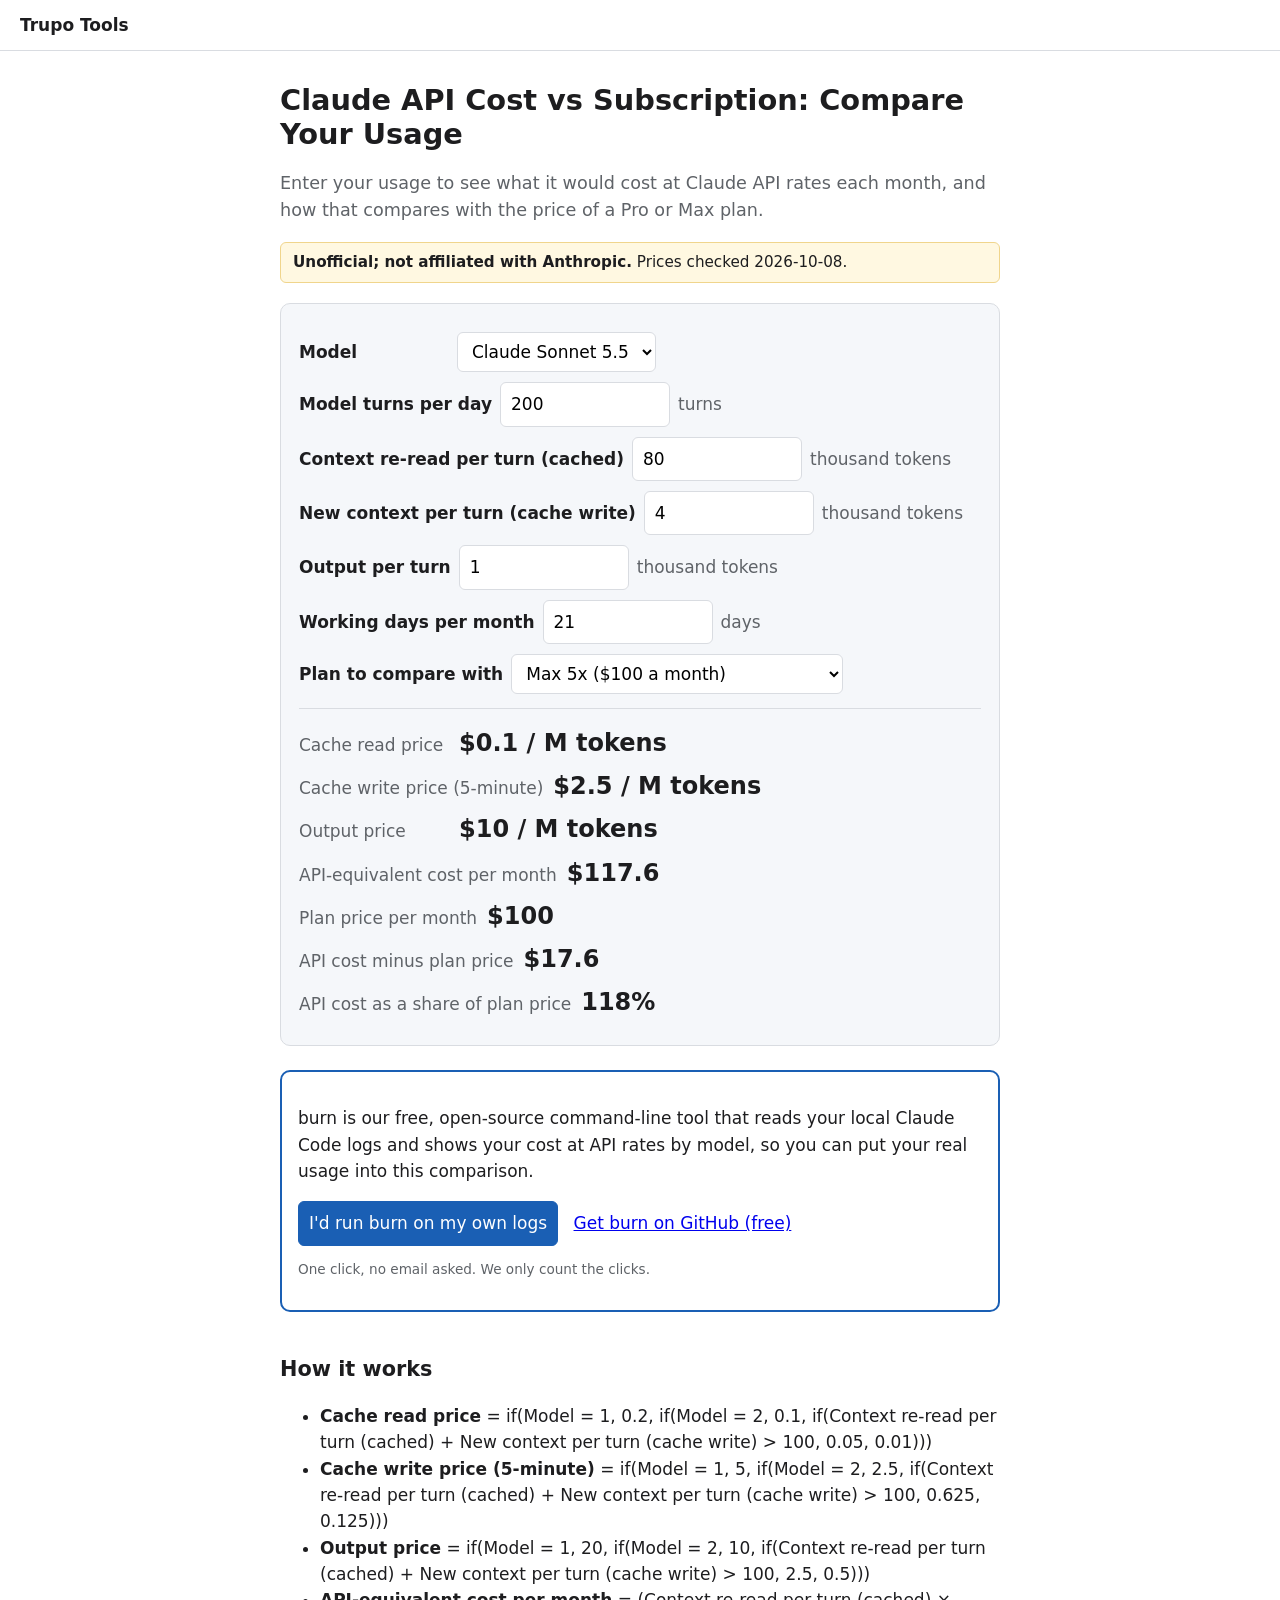
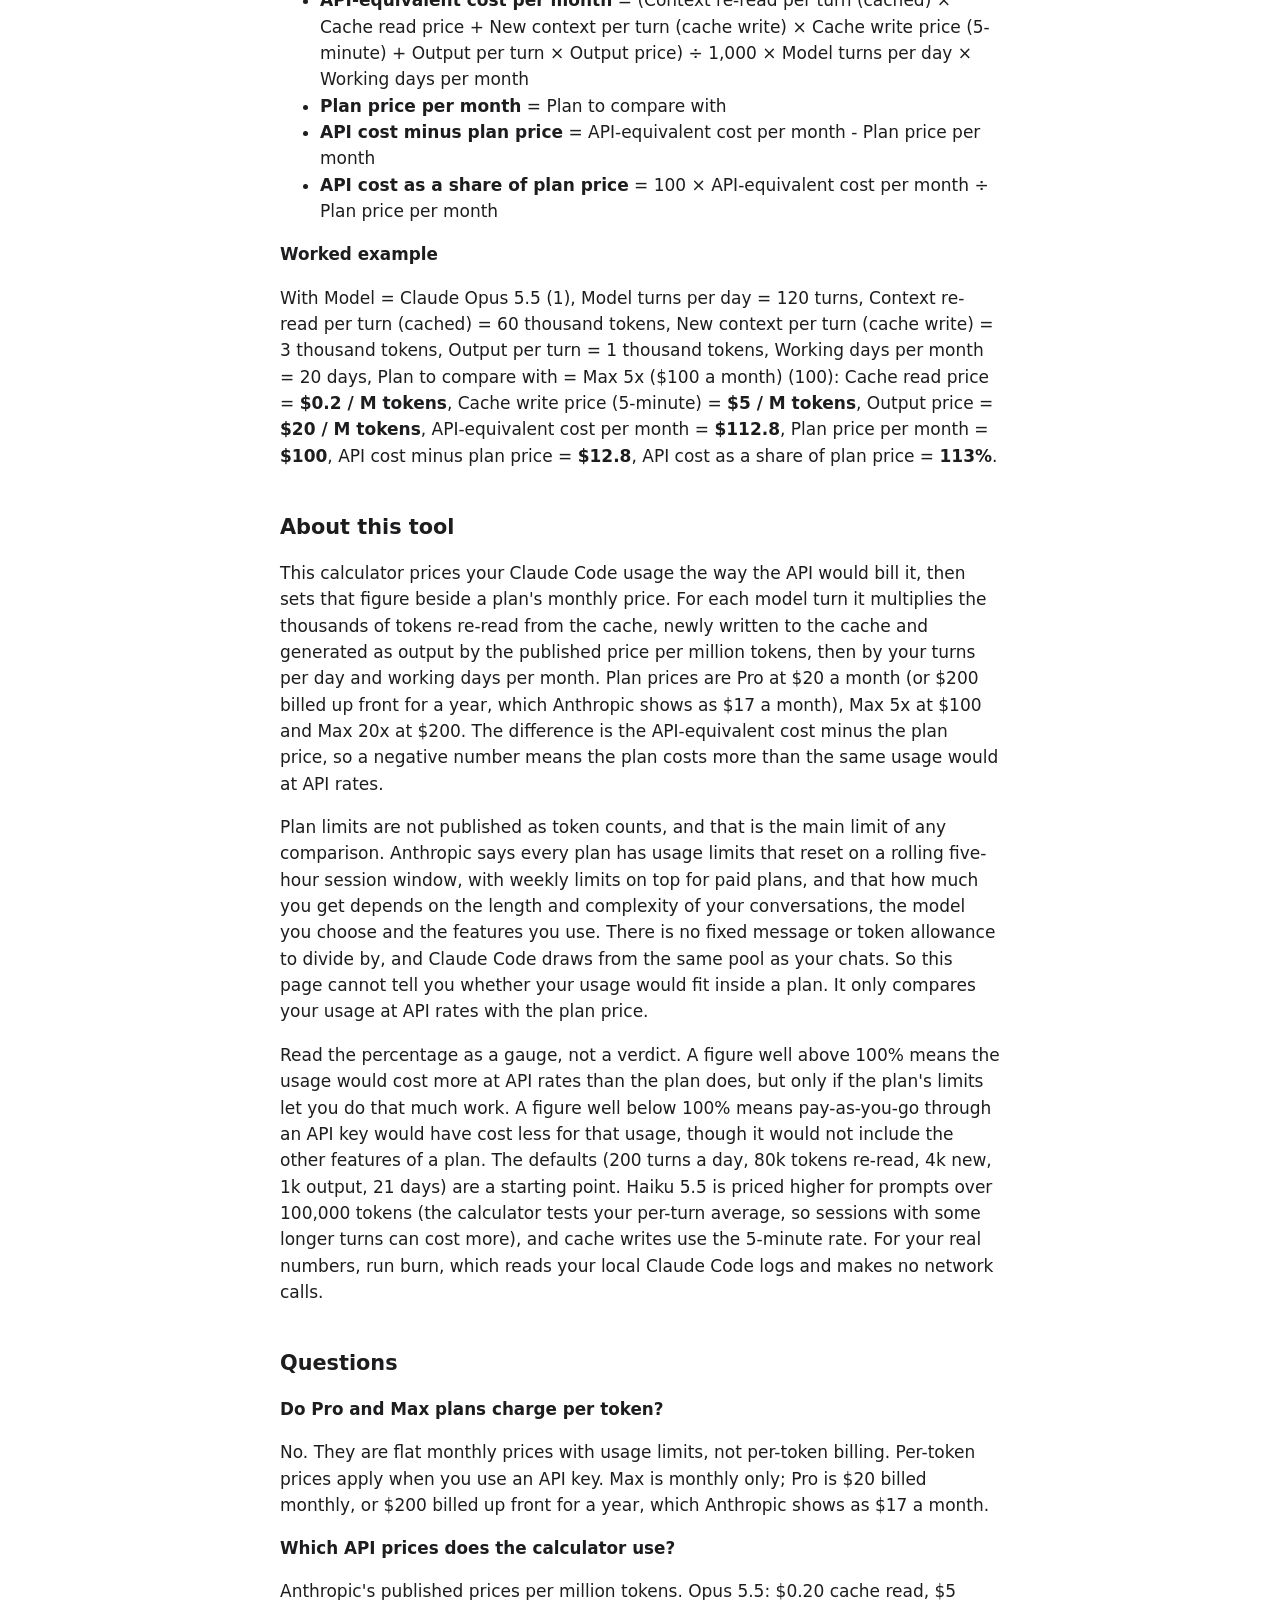
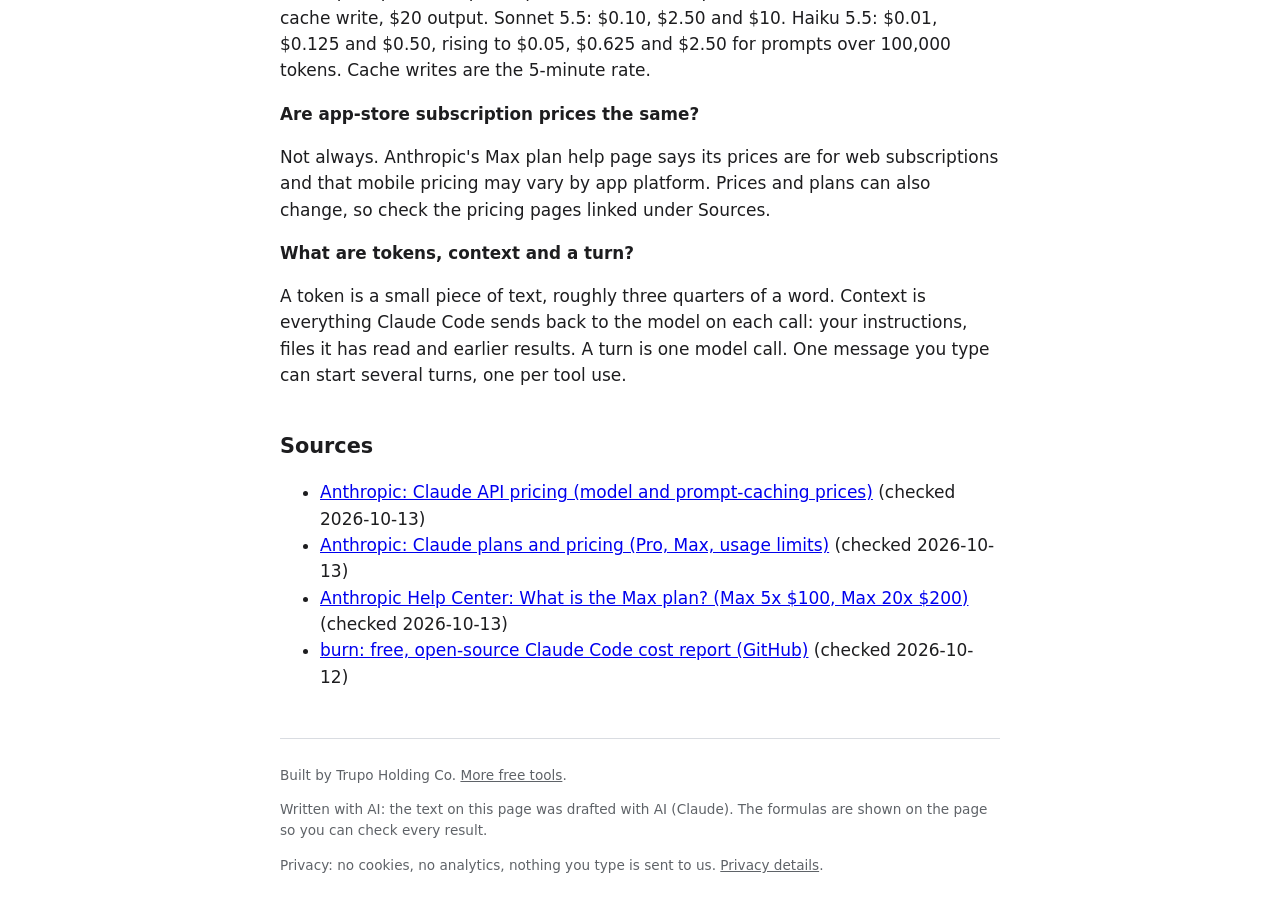
==== claude-api-vs-subscription/index.html @ 1d9d2f5d "Trupo Tools: 3 free calculators/generators (G-268 route C)" ====
<!doctype html>
<html lang="en">
<head>
<meta charset="utf-8">
<meta name="viewport" content="width=device-width, initial-scale=1">
<title>Claude API Cost vs Subscription: Compare Your Usage</title>
<meta name="description" content="Compare what your Claude usage would cost at API rates on Opus 5.5, Sonnet 5.5 or Haiku 5.5 with the monthly price of a Pro or Max plan.">
<link rel="canonical" href="https://trupo-zz.github.io/claude-api-vs-subscription/">
<link rel="icon" href="data:,">
<link rel="stylesheet" href="../assets/style.css">
</head>
<body data-page="w42-claude-api-vs-subscription">
<header class="top"><a href="../">Trupo Tools</a></header>
<main>
<h1>Claude API Cost vs Subscription: Compare Your Usage</h1>
<p class="value">Enter your usage to see what it would cost at Claude API rates each month, and how that compares with the price of a Pro or Max plan.</p>
<p class="notice" id="notice"><strong>Unofficial; not affiliated with Anthropic.</strong> Prices checked 2026-10-08.</p>
<section class="tool" id="tool">
<form class="calc" id="calc" autocomplete="off">
<div class="field"><label for="in-model">Model</label><select id="in-model" name="model"><option value="1">Claude Opus 5.5</option><option value="2" selected>Claude Sonnet 5.5</option><option value="3">Claude Haiku 5.5</option></select></div>
<div class="field"><label for="in-turns">Model turns per day</label><input id="in-turns" name="turns" type="number" inputmode="decimal" value="200" min="1" step="10"><span class="unit">turns</span></div>
<div class="field"><label for="in-read_k">Context re-read per turn (cached)</label><input id="in-read_k" name="read_k" type="number" inputmode="decimal" value="80" min="0" step="5"><span class="unit">thousand tokens</span></div>
<div class="field"><label for="in-write_k">New context per turn (cache write)</label><input id="in-write_k" name="write_k" type="number" inputmode="decimal" value="4" min="0" step="1"><span class="unit">thousand tokens</span></div>
<div class="field"><label for="in-out_k">Output per turn</label><input id="in-out_k" name="out_k" type="number" inputmode="decimal" value="1" min="0" step="0.5"><span class="unit">thousand tokens</span></div>
<div class="field"><label for="in-days">Working days per month</label><input id="in-days" name="days" type="number" inputmode="decimal" value="21" min="1" max="31" step="1"><span class="unit">days</span></div>
<div class="field"><label for="in-plan">Plan to compare with</label><select id="in-plan" name="plan"><option value="20">Pro, billed monthly ($20 a month)</option><option value="17">Pro, billed annually ($17 a month)</option><option value="100" selected>Max 5x ($100 a month)</option><option value="200">Max 20x ($200 a month)</option></select></div>
<div class="results">
<div class="result"><span class="rlabel">Cache read price</span><output id="out-p_read" aria-live="polite">$0.1 / M tokens</output></div>
<div class="result"><span class="rlabel">Cache write price (5-minute)</span><output id="out-p_write" aria-live="polite">$2.5 / M tokens</output></div>
<div class="result"><span class="rlabel">Output price</span><output id="out-p_out" aria-live="polite">$10 / M tokens</output></div>
<div class="result"><span class="rlabel">API-equivalent cost per month</span><output id="out-api_month" aria-live="polite">$117.6</output></div>
<div class="result"><span class="rlabel">Plan price per month</span><output id="out-plan_price" aria-live="polite">$100</output></div>
<div class="result"><span class="rlabel">API cost minus plan price</span><output id="out-diff" aria-live="polite">$17.6</output></div>
<div class="result"><span class="rlabel">API cost as a share of plan price</span><output id="out-pct" aria-live="polite">118%</output></div>
</div>
</form>
</section>
<section class="cta" id="cta">
<p class="note">burn is our free, open-source command-line tool that reads your local Claude Code logs and shows your cost at API rates by model, so you can put your real usage into this comparison.</p><button type="button" id="notify" data-cta>I&#39;d run burn on my own logs</button> <a class="cta-link" href="https://github.com/trupo-zz/burn" rel="noopener" data-out>Get burn on GitHub (free)</a>
<p class="small">One click, no email asked. We only count the clicks.</p>
<p class="thanks" id="cta-thanks" hidden>Thanks.</p>
</section>
<section class="how">
<h2>How it works</h2>
<ul class="formulas">
<li><strong>Cache read price</strong> = if(Model = 1, 0.2, if(Model = 2, 0.1, if(Context re-read per turn (cached) + New context per turn (cache write) &gt; 100, 0.05, 0.01)))</li>
<li><strong>Cache write price (5-minute)</strong> = if(Model = 1, 5, if(Model = 2, 2.5, if(Context re-read per turn (cached) + New context per turn (cache write) &gt; 100, 0.625, 0.125)))</li>
<li><strong>Output price</strong> = if(Model = 1, 20, if(Model = 2, 10, if(Context re-read per turn (cached) + New context per turn (cache write) &gt; 100, 2.5, 0.5)))</li>
<li><strong>API-equivalent cost per month</strong> = (Context re-read per turn (cached) × Cache read price + New context per turn (cache write) × Cache write price (5-minute) + Output per turn × Output price) ÷ 1,000 × Model turns per day × Working days per month</li>
<li><strong>Plan price per month</strong> = Plan to compare with</li>
<li><strong>API cost minus plan price</strong> = API-equivalent cost per month - Plan price per month</li>
<li><strong>API cost as a share of plan price</strong> = 100 × API-equivalent cost per month ÷ Plan price per month</li>
</ul>
<h3>Worked example</h3>
<p>With Model = Claude Opus 5.5 (1), Model turns per day = 120 turns, Context re-read per turn (cached) = 60 thousand tokens, New context per turn (cache write) = 3 thousand tokens, Output per turn = 1 thousand tokens, Working days per month = 20 days, Plan to compare with = Max 5x ($100 a month) (100): Cache read price = <strong>$0.2 / M tokens</strong>, Cache write price (5-minute) = <strong>$5 / M tokens</strong>, Output price = <strong>$20 / M tokens</strong>, API-equivalent cost per month = <strong>$112.8</strong>, Plan price per month = <strong>$100</strong>, API cost minus plan price = <strong>$12.8</strong>, API cost as a share of plan price = <strong>113%</strong>.</p>
</section>
<section class="explainer"><h2>About this tool</h2>
<p>This calculator prices your Claude Code usage the way the API would bill it, then sets that figure beside a plan&#39;s monthly price. For each model turn it multiplies the thousands of tokens re-read from the cache, newly written to the cache and generated as output by the published price per million tokens, then by your turns per day and working days per month. Plan prices are Pro at $20 a month (or $200 billed up front for a year, which Anthropic shows as $17 a month), Max 5x at $100 and Max 20x at $200. The difference is the API-equivalent cost minus the plan price, so a negative number means the plan costs more than the same usage would at API rates.</p>
<p>Plan limits are not published as token counts, and that is the main limit of any comparison. Anthropic says every plan has usage limits that reset on a rolling five-hour session window, with weekly limits on top for paid plans, and that how much you get depends on the length and complexity of your conversations, the model you choose and the features you use. There is no fixed message or token allowance to divide by, and Claude Code draws from the same pool as your chats. So this page cannot tell you whether your usage would fit inside a plan. It only compares your usage at API rates with the plan price.</p>
<p>Read the percentage as a gauge, not a verdict. A figure well above 100% means the usage would cost more at API rates than the plan does, but only if the plan&#39;s limits let you do that much work. A figure well below 100% means pay-as-you-go through an API key would have cost less for that usage, though it would not include the other features of a plan. The defaults (200 turns a day, 80k tokens re-read, 4k new, 1k output, 21 days) are a starting point. Haiku 5.5 is priced higher for prompts over 100,000 tokens (the calculator tests your per-turn average, so sessions with some longer turns can cost more), and cache writes use the 5-minute rate. For your real numbers, run burn, which reads your local Claude Code logs and makes no network calls.</p>
</section>
<section class="faq"><h2>Questions</h2>
<h3>Do Pro and Max plans charge per token?</h3><p>No. They are flat monthly prices with usage limits, not per-token billing. Per-token prices apply when you use an API key. Max is monthly only; Pro is $20 billed monthly, or $200 billed up front for a year, which Anthropic shows as $17 a month.</p>
<h3>Which API prices does the calculator use?</h3><p>Anthropic&#39;s published prices per million tokens. Opus 5.5: $0.20 cache read, $5 cache write, $20 output. Sonnet 5.5: $0.10, $2.50 and $10. Haiku 5.5: $0.01, $0.125 and $0.50, rising to $0.05, $0.625 and $2.50 for prompts over 100,000 tokens. Cache writes are the 5-minute rate.</p>
<h3>Are app-store subscription prices the same?</h3><p>Not always. Anthropic&#39;s Max plan help page says its prices are for web subscriptions and that mobile pricing may vary by app platform. Prices and plans can also change, so check the pricing pages linked under Sources.</p>
<h3>What are tokens, context and a turn?</h3><p>A token is a small piece of text, roughly three quarters of a word. Context is everything Claude Code sends back to the model on each call: your instructions, files it has read and earlier results. A turn is one model call. One message you type can start several turns, one per tool use.</p>
</section><section class="sources"><h2>Sources</h2><ul><li><a href="https://platform.claude.com/docs/en/about-claude/pricing" rel="noopener">Anthropic: Claude API pricing (model and prompt-caching prices)</a> (checked 2026-10-13)</li><li><a href="https://claude.com/pricing" rel="noopener">Anthropic: Claude plans and pricing (Pro, Max, usage limits)</a> (checked 2026-10-13)</li><li><a href="https://support.claude.com/en/articles/11049741" rel="noopener">Anthropic Help Center: What is the Max plan? (Max 5x $100, Max 20x $200)</a> (checked 2026-10-13)</li><li><a href="https://github.com/trupo-zz/burn" rel="noopener" data-out>burn: free, open-source Claude Code cost report (GitHub)</a> (checked 2026-10-12)</li></ul></section>
<footer class="foot">
<p>Built by Trupo Holding Co. <a href="../">More free tools</a>.</p>
<p class="ai">Written with AI: the text on this page was drafted with AI (Claude). The formulas are shown on the page so you can check every result.</p>
<p class="privacy">Privacy: no cookies, no analytics, nothing you type is sent to us. <a href="../privacy/">Privacy details</a>.</p>
</footer>
<script type="application/json" id="tool-spec">{"id":"w42-claude-api-vs-subscription","page_type":"calculator","cta":"notify","tool":{"inputs":[{"id":"model","label":"Model","type":"select","default":2,"options":[{"label":"Claude Opus 5.5","value":1},{"label":"Claude Sonnet 5.5","value":2},{"label":"Claude Haiku 5.5","value":3}]},{"id":"turns","label":"Model turns per day","type":"number","default":200,"min":1,"step":10,"unit":"turns"},{"id":"read_k","label":"Context re-read per turn (cached)","type":"number","default":80,"min":0,"step":5,"unit":"thousand tokens"},{"id":"write_k","label":"New context per turn (cache write)","type":"number","default":4,"min":0,"step":1,"unit":"thousand tokens"},{"id":"out_k","label":"Output per turn","type":"number","default":1,"min":0,"step":0.5,"unit":"thousand tokens"},{"id":"days","label":"Working days per month","type":"number","default":21,"min":1,"max":31,"step":1,"unit":"days"},{"id":"plan","label":"Plan to compare with","type":"select","default":100,"options":[{"label":"Pro, billed monthly ($20 a month)","value":20},{"label":"Pro, billed annually ($17 a month)","value":17},{"label":"Max 5x ($100 a month)","value":100},{"label":"Max 20x ($200 a month)","value":200}]}],"outputs":[{"id":"p_read","label":"Cache read price","formula":"if(model == 1, 0.2, if(model == 2, 0.1, if(read_k + write_k \u003e 100, 0.05, 0.01)))","precision":2,"prefix":"$","suffix":" / M tokens"},{"id":"p_write","label":"Cache write price (5-minute)","formula":"if(model == 1, 5, if(model == 2, 2.5, if(read_k + write_k \u003e 100, 0.625, 0.125)))","precision":3,"prefix":"$","suffix":" / M tokens"},{"id":"p_out","label":"Output price","formula":"if(model == 1, 20, if(model == 2, 10, if(read_k + write_k \u003e 100, 2.5, 0.5)))","precision":2,"prefix":"$","suffix":" / M tokens"},{"id":"api_month","label":"API-equivalent cost per month","formula":"(read_k * p_read + write_k * p_write + out_k * p_out) / 1000 * turns * days","precision":2,"prefix":"$"},{"id":"plan_price","label":"Plan price per month","formula":"plan","precision":0,"prefix":"$"},{"id":"diff","label":"API cost minus plan price","formula":"api_month - plan_price","precision":2,"prefix":"$"},{"id":"pct","label":"API cost as a share of plan price","formula":"100 * api_month / plan_price","precision":0,"suffix":"%"}],"example":{"model":1,"turns":120,"read_k":60,"write_k":3,"out_k":1,"days":20,"plan":100}}}</script>
</main>
<script src="../assets/formula.js"></script>
<script src="../assets/tool.js"></script>
<script src="../assets/count.js"></script>
</body>
</html>
---- assets/style.css ----
[hidden] { display: none !important; }
:root { --fg: #1d1d1f; --muted: #5f6368; --line: #d9dce1; --accent: #1a5fb4; --bg: #fff; --soft: #f5f7fa; }
* { box-sizing: border-box; }
body { margin: 0; font: 17px/1.55 system-ui, -apple-system, "Segoe UI", Roboto, sans-serif; color: var(--fg); background: var(--bg); }
header.top { padding: 12px 20px; border-bottom: 1px solid var(--line); }
header.top a { color: var(--fg); text-decoration: none; font-weight: 600; }
main { max-width: 760px; margin: 0 auto; padding: 20px; }
h1 { font-size: 1.8rem; line-height: 1.2; margin: 0.4em 0; }
h2 { font-size: 1.3rem; margin-top: 2em; }
h3 { font-size: 1.05rem; }
.value { color: var(--muted); font-size: 1.1rem; }
.notice { font-size: 0.95rem; background: #fff8e1; border: 1px solid #f0d58c; border-radius: 6px; padding: 8px 12px; }
.cta-link { margin-left: 10px; }
.tool { background: var(--soft); border: 1px solid var(--line); border-radius: 10px; padding: 18px; margin: 20px 0; }
.field { display: flex; flex-wrap: wrap; align-items: center; gap: 8px; margin: 10px 0; }
.field label { min-width: 150px; font-weight: 600; }
input, select, button, .button { font: inherit; padding: 8px 10px; border: 1px solid var(--line); border-radius: 6px; background: #fff; }
input[type=number] { width: 10em; }
button, .button { cursor: pointer; background: var(--accent); color: #fff; border-color: var(--accent); text-decoration: none; display: inline-block; }
button.swap { background: #fff; color: var(--fg); border-color: var(--line); }
button:disabled { opacity: 0.6; cursor: default; }
.results { margin-top: 14px; border-top: 1px solid var(--line); padding-top: 10px; }
.result { display: flex; gap: 10px; align-items: baseline; margin: 6px 0; }
.rlabel { min-width: 150px; color: var(--muted); }
output { font-size: 1.5rem; font-weight: 700; }
.unit { color: var(--muted); }
.cta { border: 2px solid var(--accent); border-radius: 10px; padding: 16px; margin: 24px 0; }
.waitlist { display: flex; flex-wrap: wrap; gap: 8px; align-items: center; }
.small { font-size: 0.85rem; color: var(--muted); }
.thanks { font-weight: 600; color: #1e7a34; }
.parked { background: #fff4ce; border: 1px solid #e0c35c; padding: 10px 14px; border-radius: 8px; }
table { border-collapse: collapse; width: 100%; margin: 8px 0 16px; }
th, td { text-align: left; padding: 6px 8px; border-bottom: 1px solid var(--line); }
ul.tools li { margin: 10px 0; }
ul.tools span { color: var(--muted); }
footer.foot { margin-top: 48px; padding-top: 12px; border-top: 1px solid var(--line); font-size: 0.85rem; color: var(--muted); }
footer.foot a { color: var(--muted); }
.flag { color: #a3240b; font-weight: 600; }
.ok { color: #1e7a34; font-weight: 600; }
.big { font-size: 1.8rem; letter-spacing: 0.08em; font-family: Georgia, serif; }
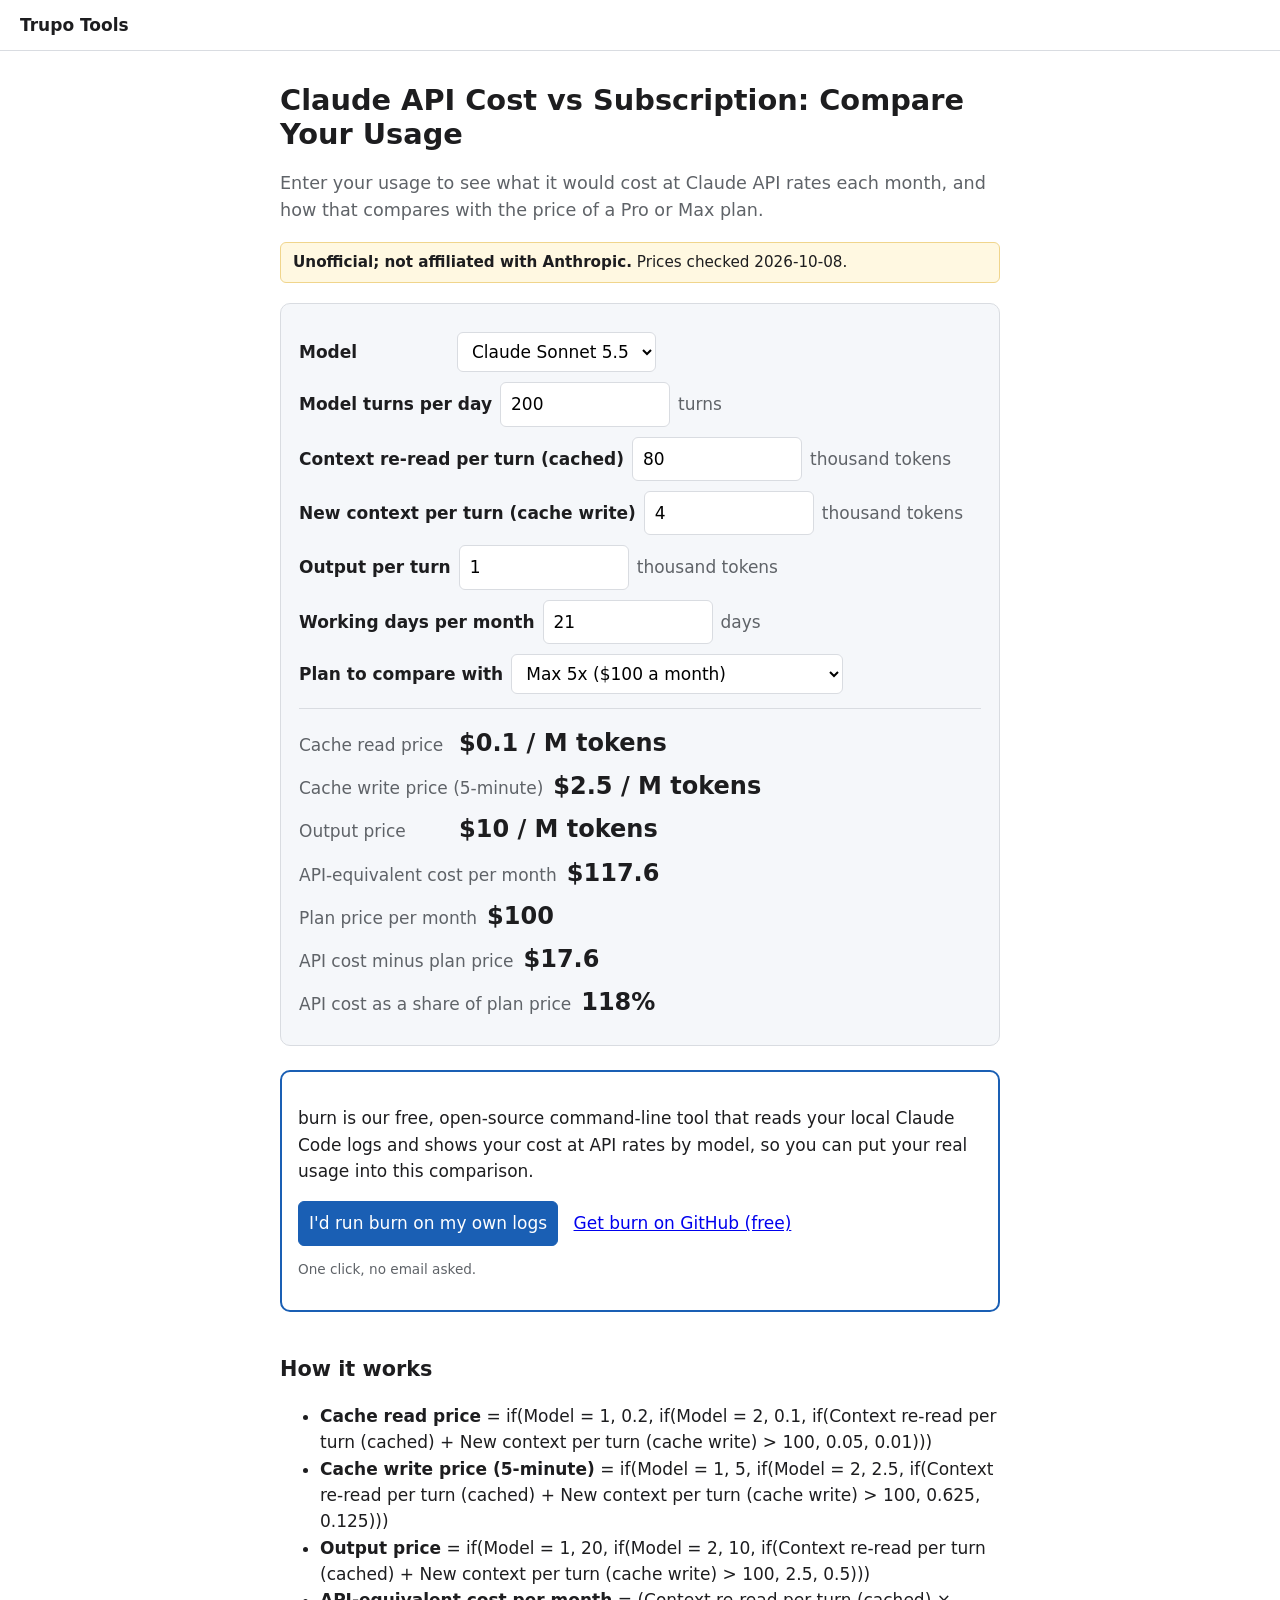
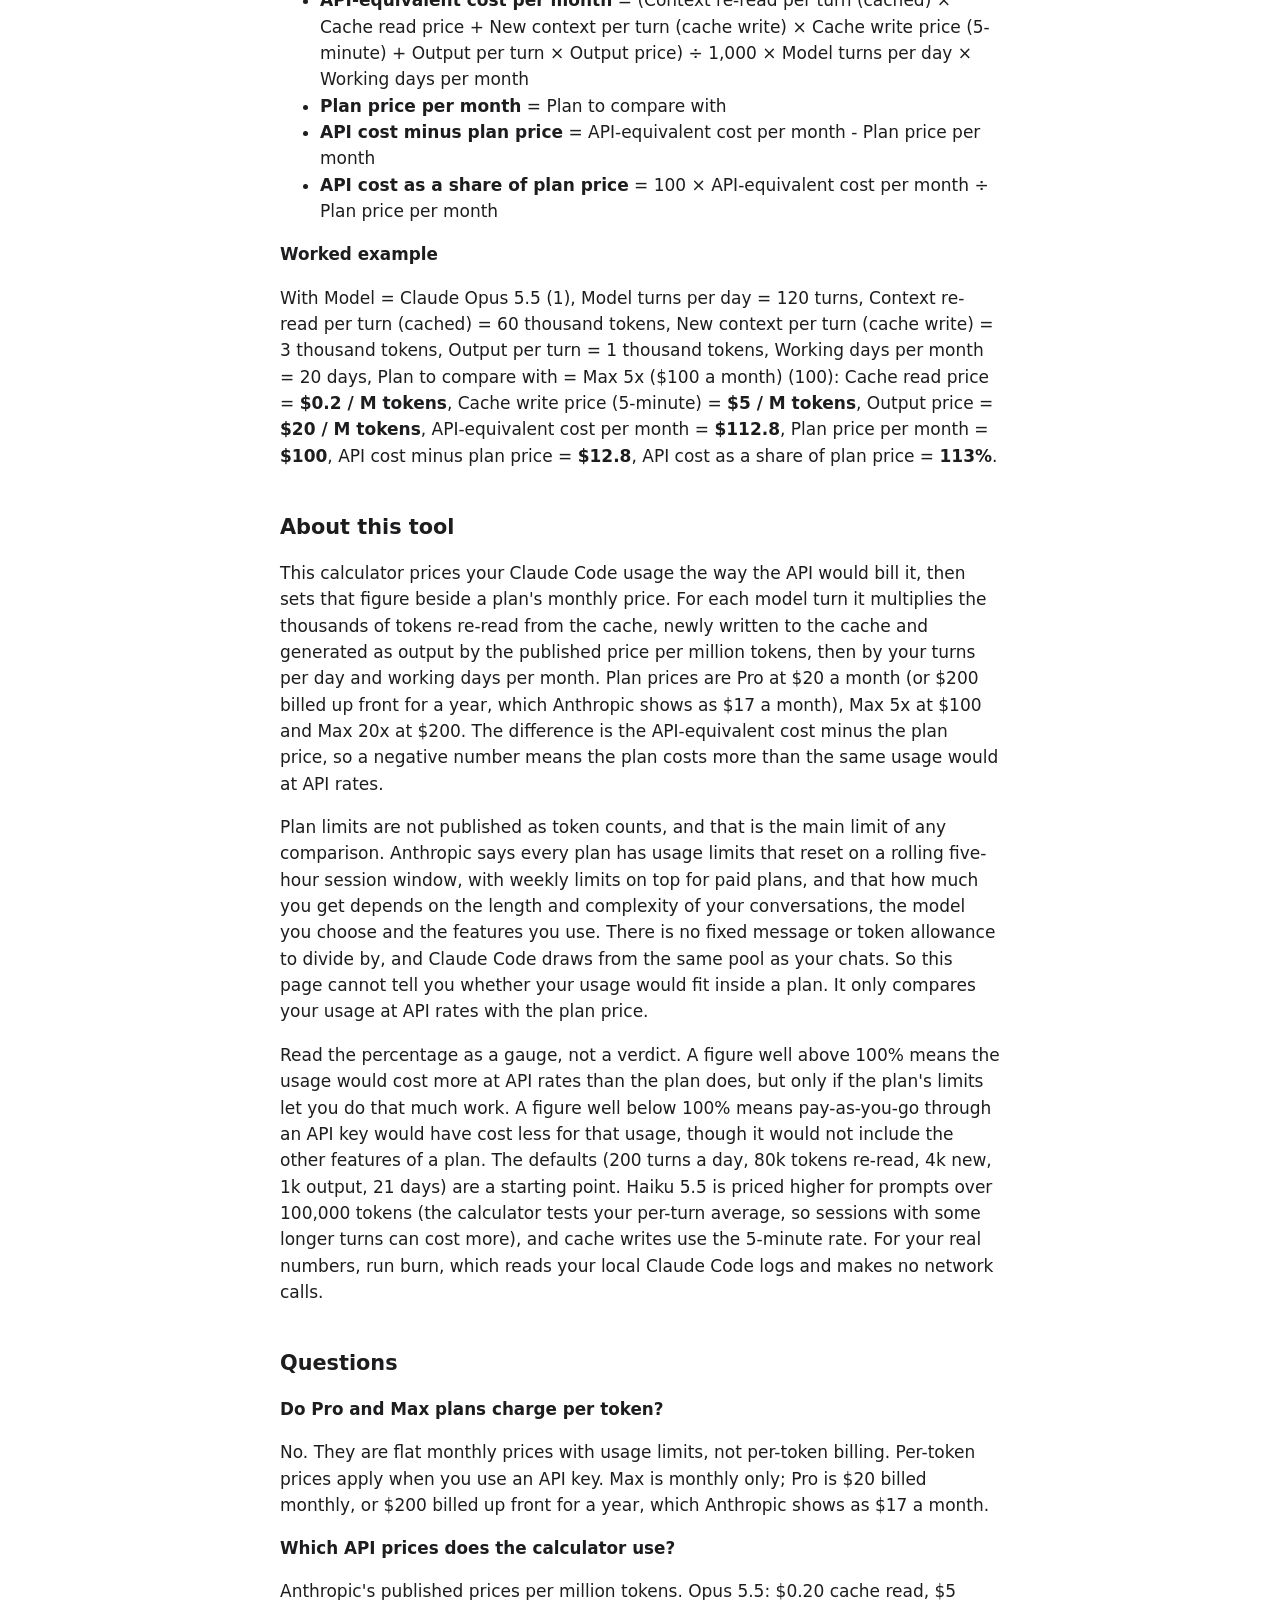
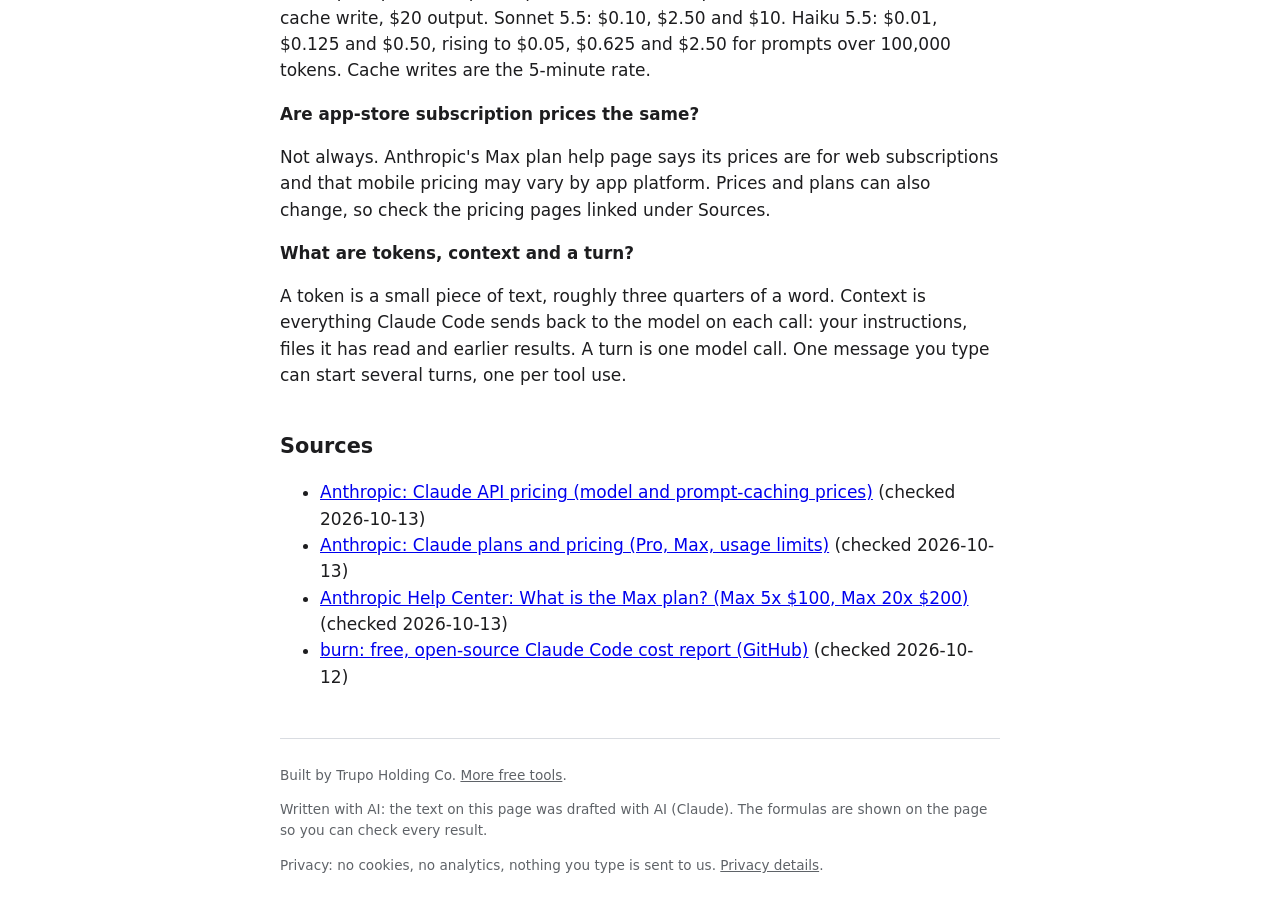
==== commit a05fed09: "Copy fix: drop 'we only count the clicks' and the counting meta description (no counter on this site" ====
--- a/claude-api-vs-subscription/index.html
+++ b/claude-api-vs-subscription/index.html
@@ -37,7 +37,7 @@
 </section>
 <section class="cta" id="cta">
 <p class="note">burn is our free, open-source command-line tool that reads your local Claude Code logs and shows your cost at API rates by model, so you can put your real usage into this comparison.</p><button type="button" id="notify" data-cta>I&#39;d run burn on my own logs</button> <a class="cta-link" href="https://github.com/trupo-zz/burn" rel="noopener" data-out>Get burn on GitHub (free)</a>
-<p class="small">One click, no email asked. We only count the clicks.</p>
+<p class="small">One click, no email asked.</p>
 <p class="thanks" id="cta-thanks" hidden>Thanks.</p>
 </section>
 <section class="how">
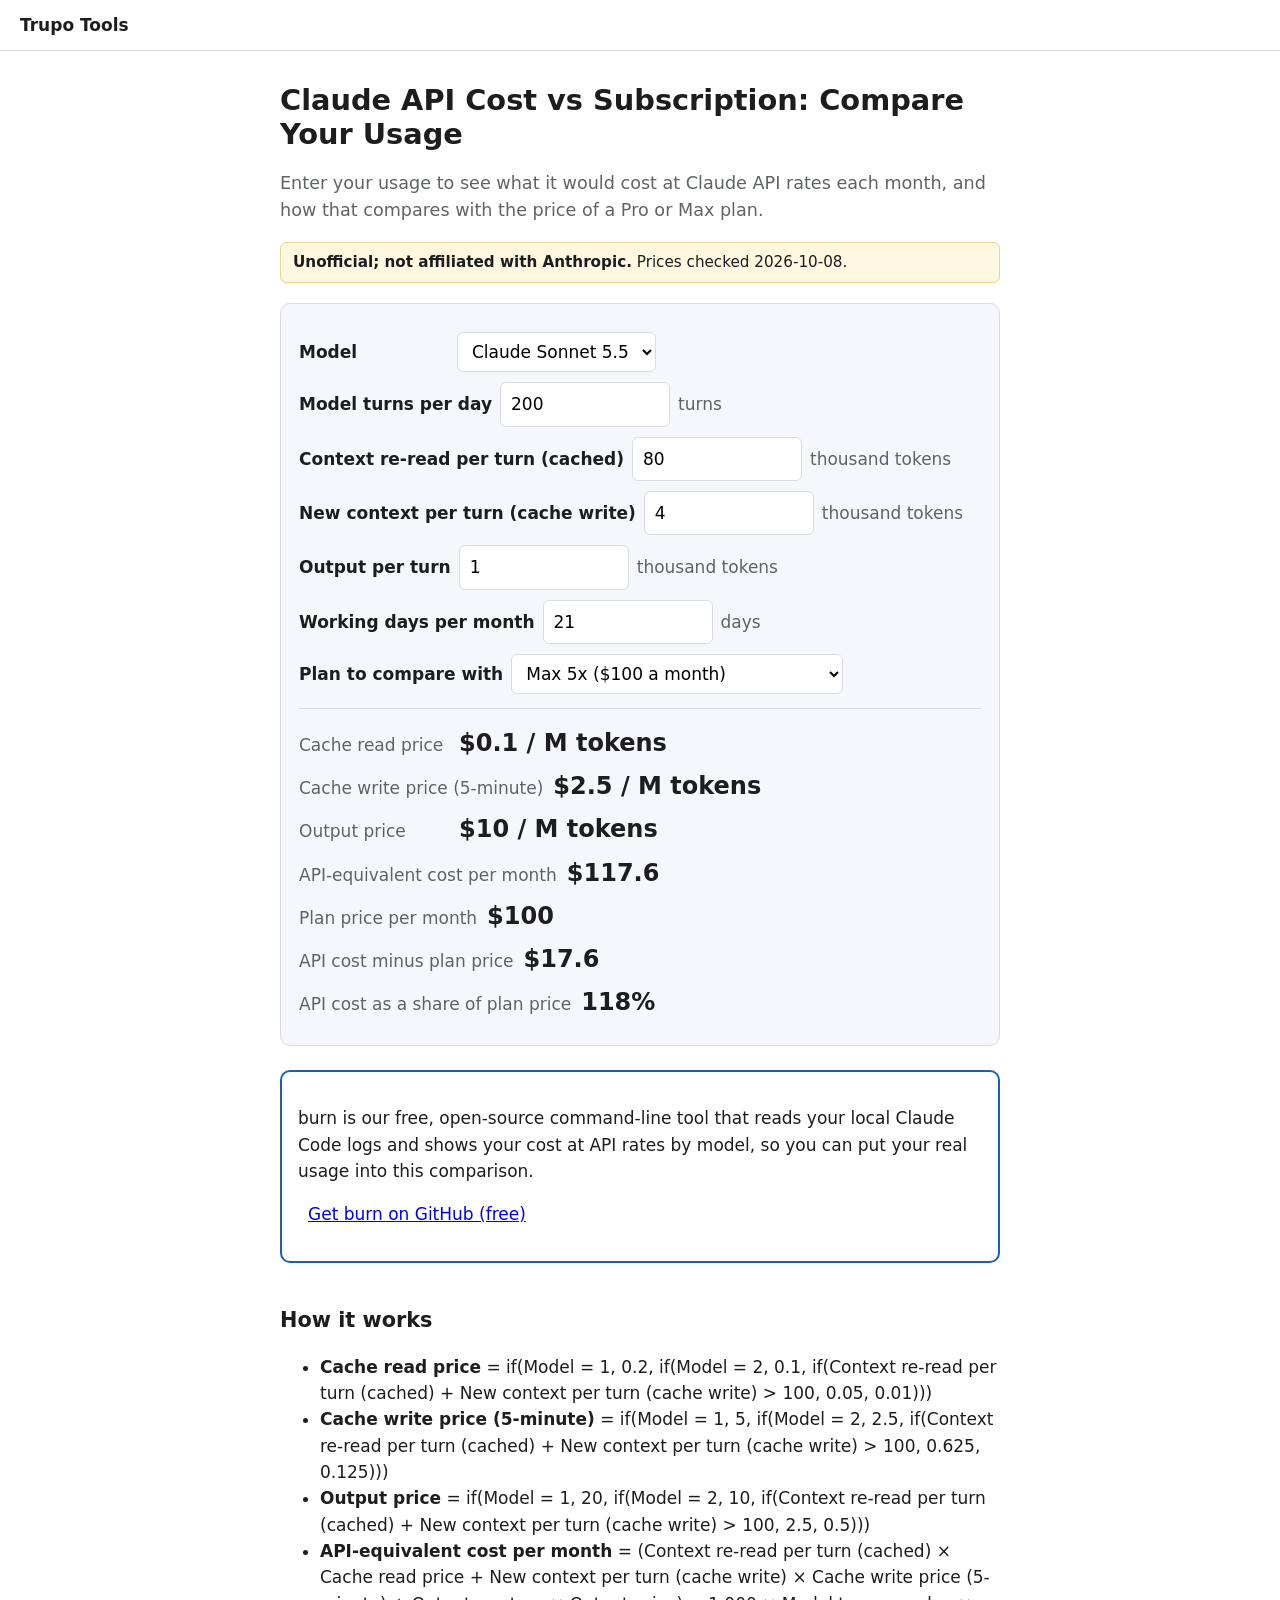
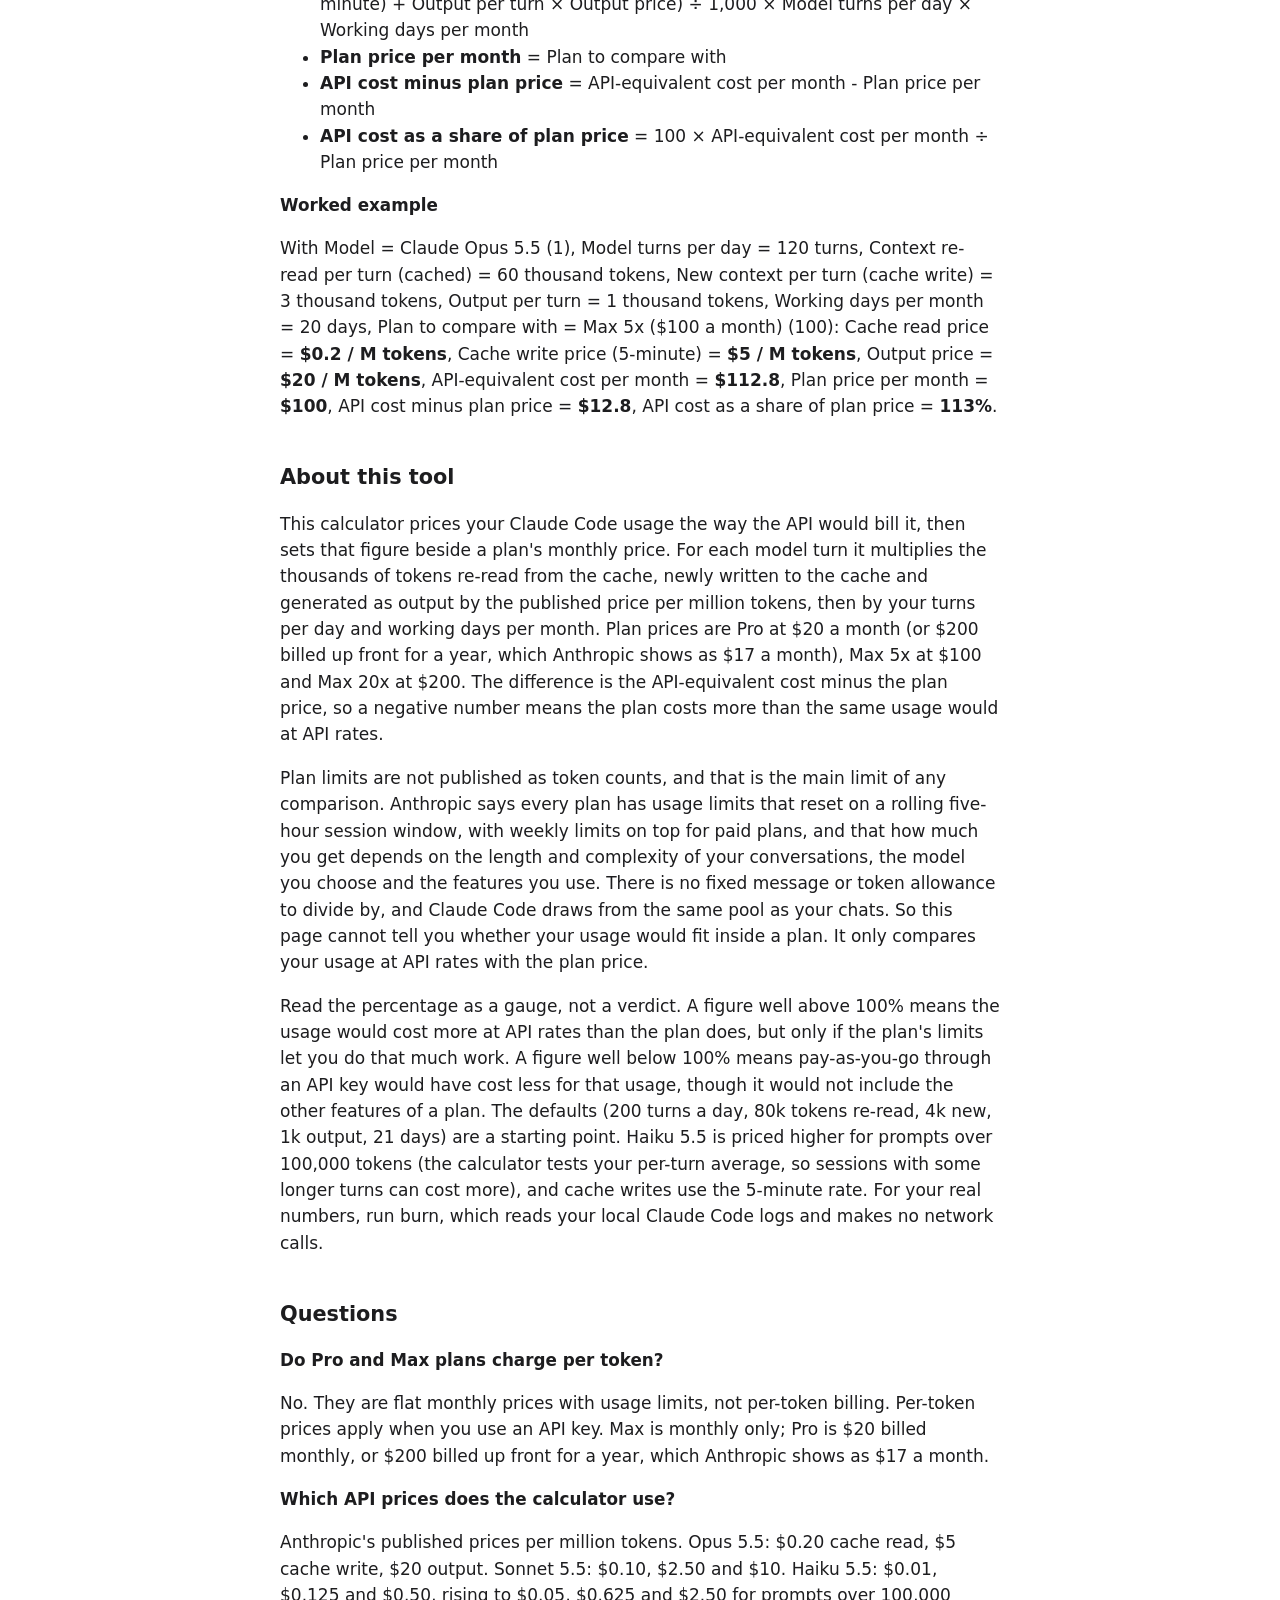
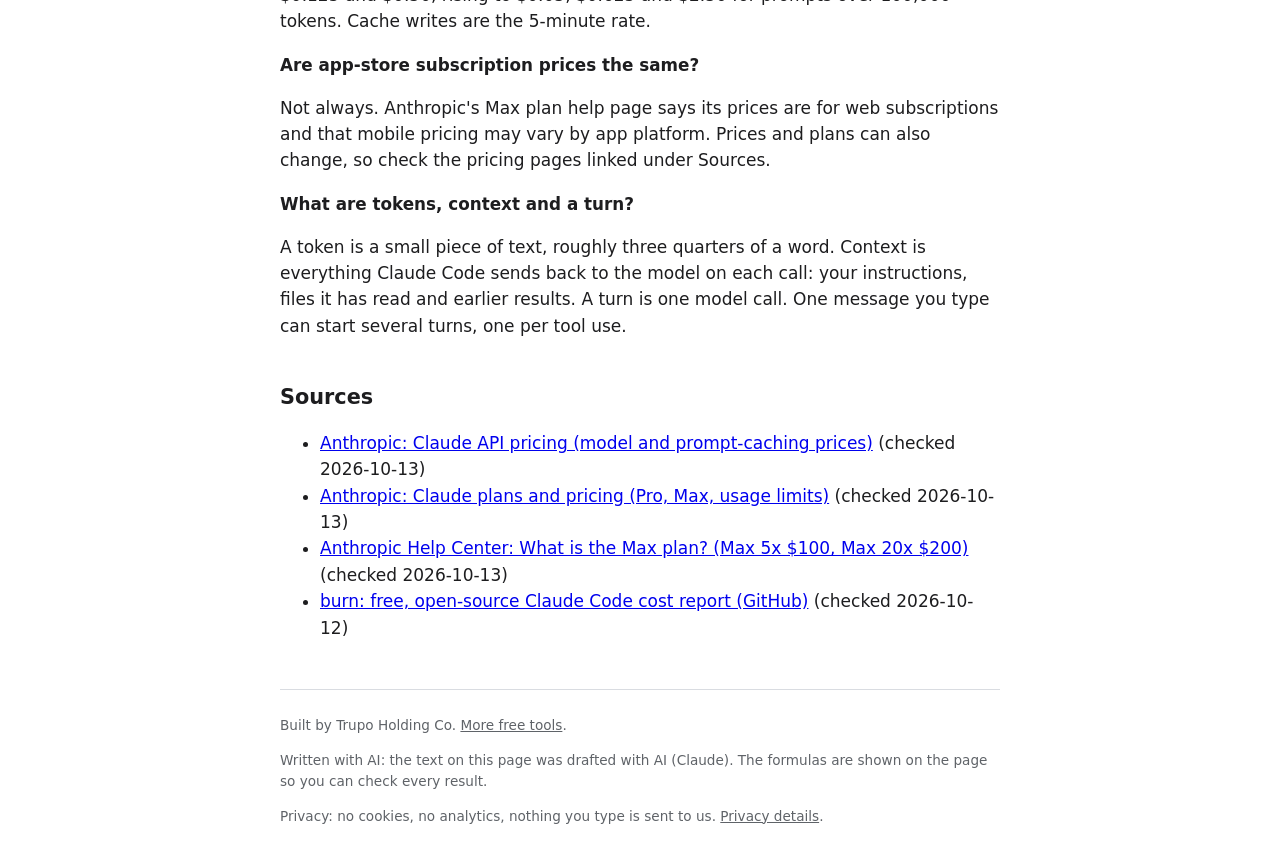
==== commit cc24eacd: "Remove no-op vote buttons: nothing is recorded on this site, so the pumpkin 'notify' CTA is gone and" ====
--- a/claude-api-vs-subscription/index.html
+++ b/claude-api-vs-subscription/index.html
@@ -36,9 +36,8 @@
 </form>
 </section>
 <section class="cta" id="cta">
-<p class="note">burn is our free, open-source command-line tool that reads your local Claude Code logs and shows your cost at API rates by model, so you can put your real usage into this comparison.</p><button type="button" id="notify" data-cta>I&#39;d run burn on my own logs</button> <a class="cta-link" href="https://github.com/trupo-zz/burn" rel="noopener" data-out>Get burn on GitHub (free)</a>
-<p class="small">One click, no email asked.</p>
-<p class="thanks" id="cta-thanks" hidden>Thanks.</p>
+<p class="note">burn is our free, open-source command-line tool that reads your local Claude Code logs and shows your cost at API rates by model, so you can put your real usage into this comparison.</p>
+<p><a class="cta-link" href="https://github.com/trupo-zz/burn" rel="noopener" data-out>Get burn on GitHub (free)</a></p>
 </section>
 <section class="how">
 <h2>How it works</h2>
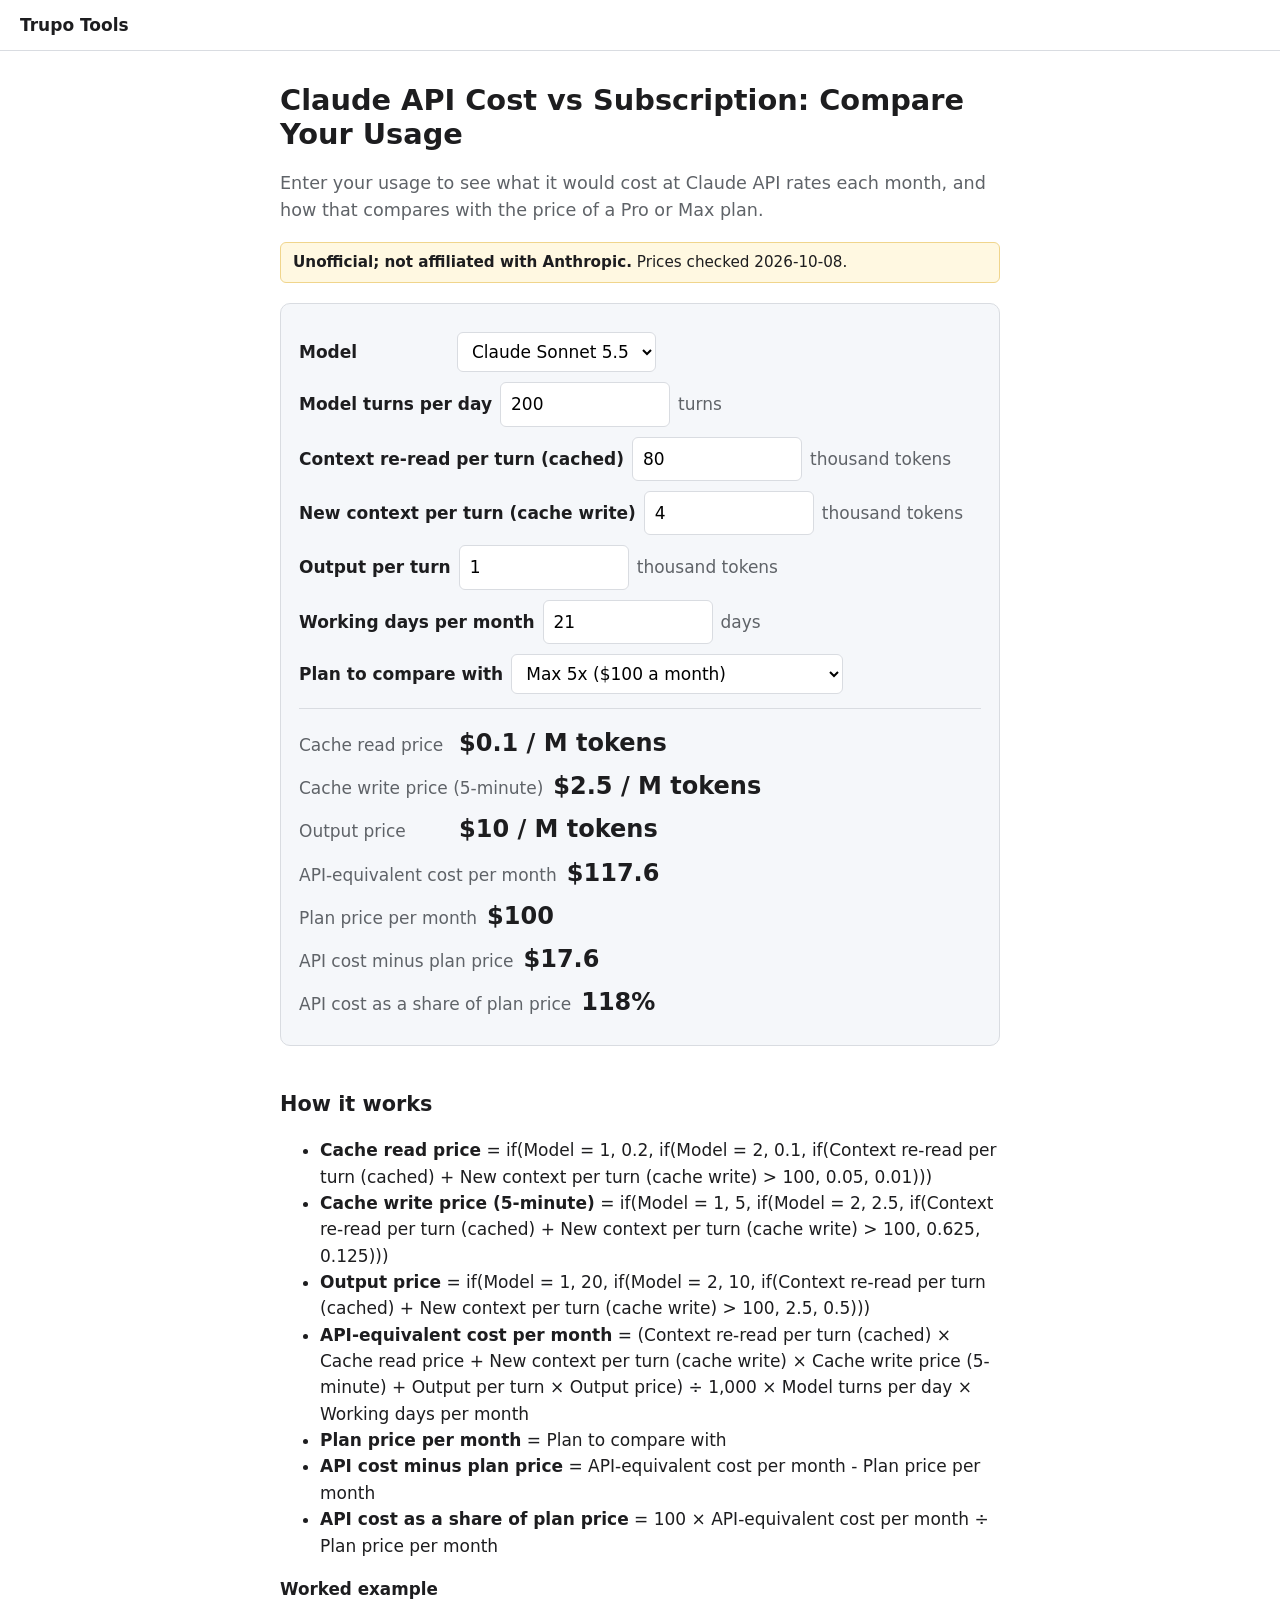
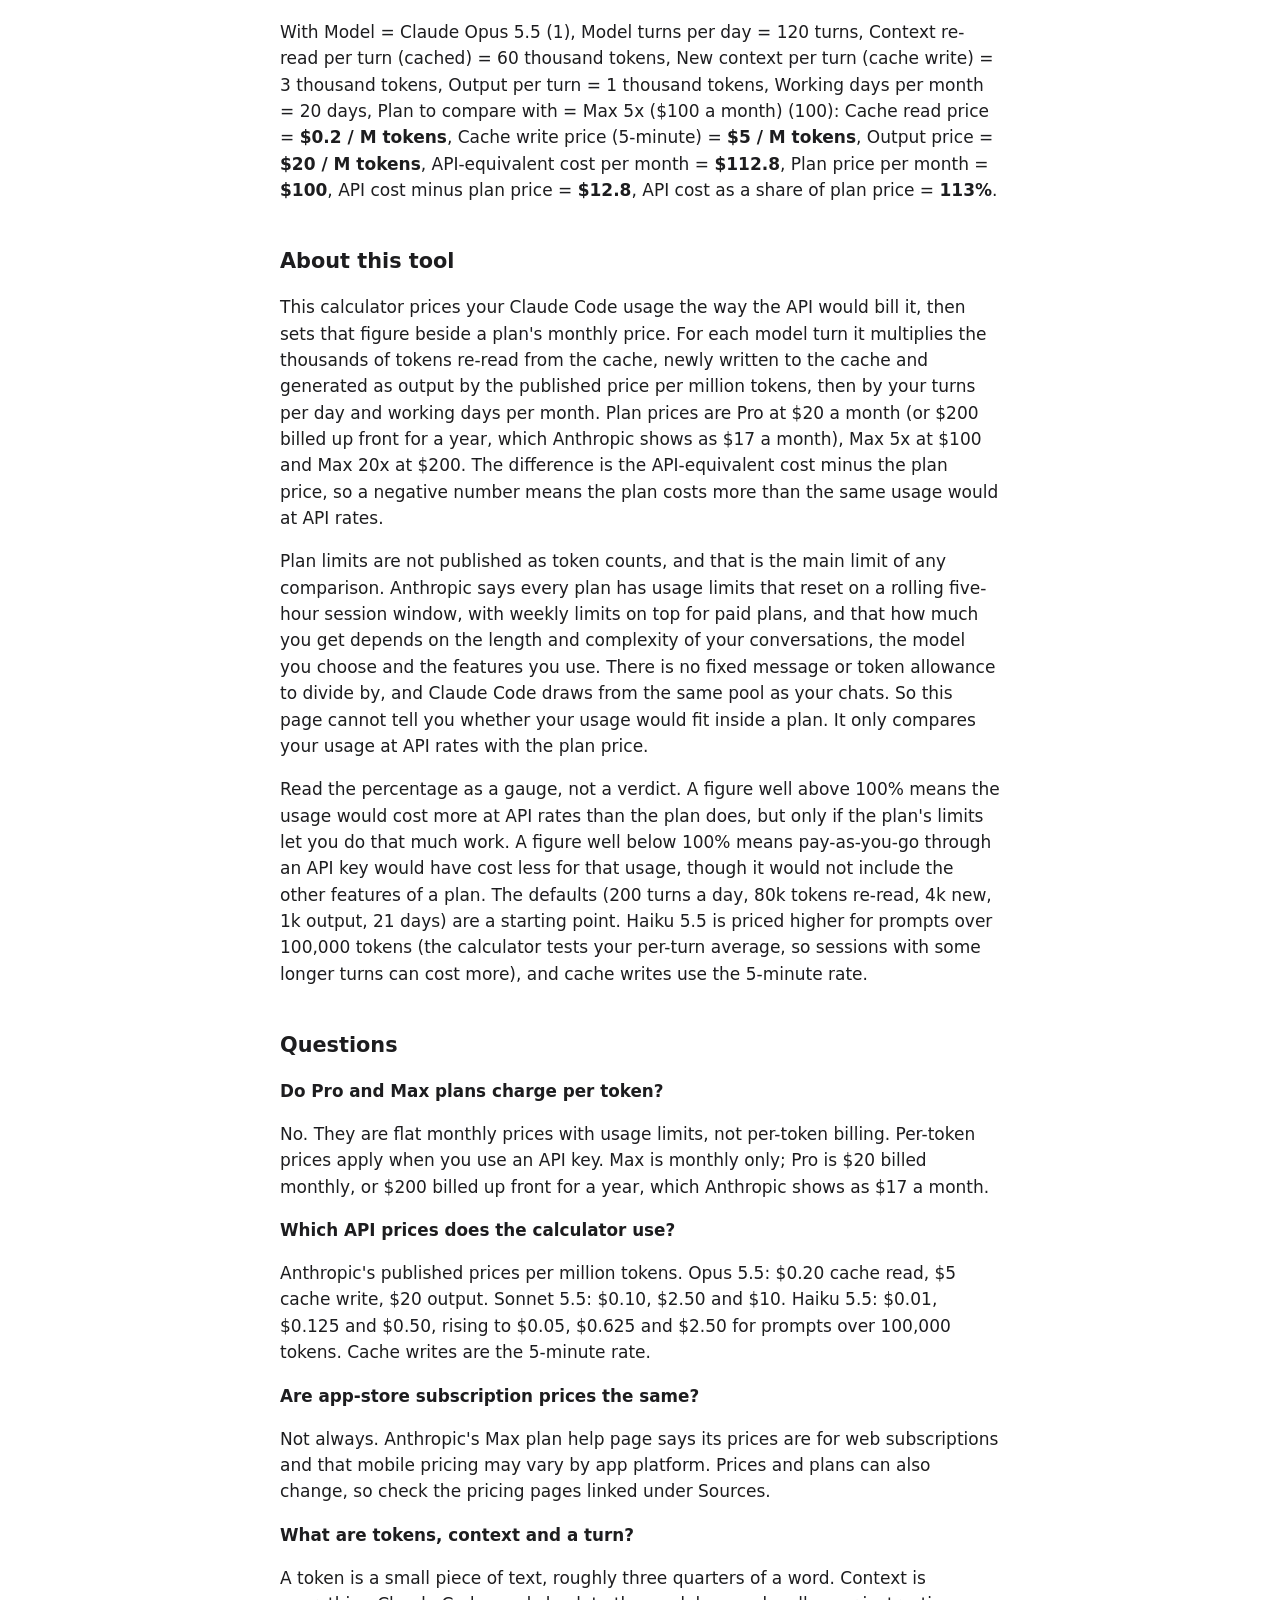
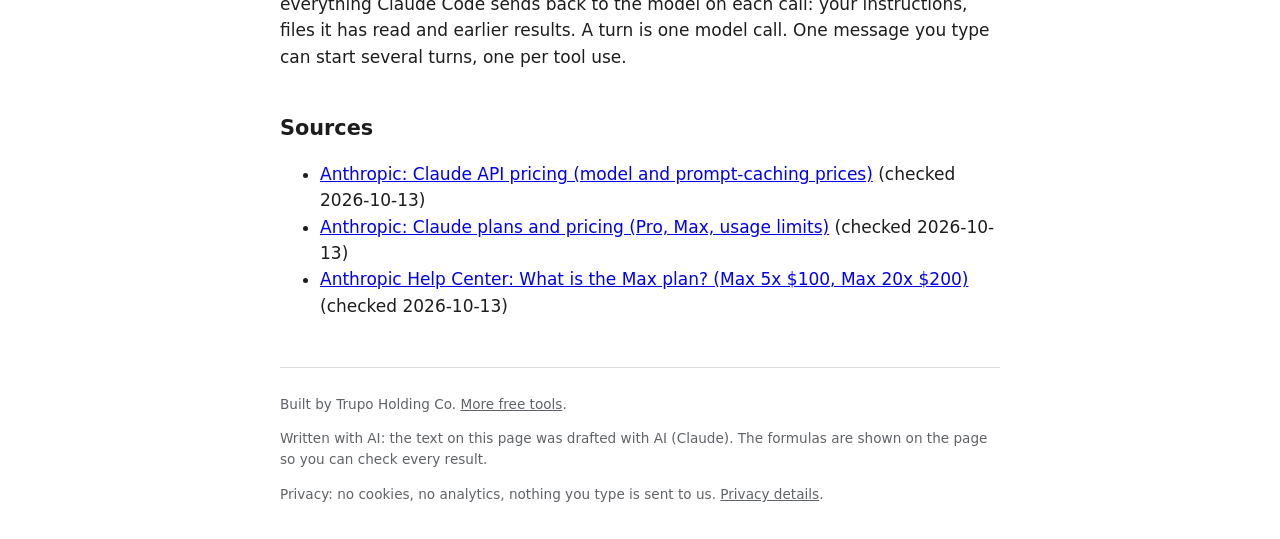
==== commit b7acebe5: "Remove the burn CTA, source link and burn mentions: the repo is private (404 from outside). Copy onl" ====
--- a/claude-api-vs-subscription/index.html
+++ b/claude-api-vs-subscription/index.html
@@ -35,10 +35,6 @@
 </div>
 </form>
 </section>
-<section class="cta" id="cta">
-<p class="note">burn is our free, open-source command-line tool that reads your local Claude Code logs and shows your cost at API rates by model, so you can put your real usage into this comparison.</p>
-<p><a class="cta-link" href="https://github.com/trupo-zz/burn" rel="noopener" data-out>Get burn on GitHub (free)</a></p>
-</section>
 <section class="how">
 <h2>How it works</h2>
 <ul class="formulas">
@@ -56,14 +52,14 @@
 <section class="explainer"><h2>About this tool</h2>
 <p>This calculator prices your Claude Code usage the way the API would bill it, then sets that figure beside a plan&#39;s monthly price. For each model turn it multiplies the thousands of tokens re-read from the cache, newly written to the cache and generated as output by the published price per million tokens, then by your turns per day and working days per month. Plan prices are Pro at $20 a month (or $200 billed up front for a year, which Anthropic shows as $17 a month), Max 5x at $100 and Max 20x at $200. The difference is the API-equivalent cost minus the plan price, so a negative number means the plan costs more than the same usage would at API rates.</p>
 <p>Plan limits are not published as token counts, and that is the main limit of any comparison. Anthropic says every plan has usage limits that reset on a rolling five-hour session window, with weekly limits on top for paid plans, and that how much you get depends on the length and complexity of your conversations, the model you choose and the features you use. There is no fixed message or token allowance to divide by, and Claude Code draws from the same pool as your chats. So this page cannot tell you whether your usage would fit inside a plan. It only compares your usage at API rates with the plan price.</p>
-<p>Read the percentage as a gauge, not a verdict. A figure well above 100% means the usage would cost more at API rates than the plan does, but only if the plan&#39;s limits let you do that much work. A figure well below 100% means pay-as-you-go through an API key would have cost less for that usage, though it would not include the other features of a plan. The defaults (200 turns a day, 80k tokens re-read, 4k new, 1k output, 21 days) are a starting point. Haiku 5.5 is priced higher for prompts over 100,000 tokens (the calculator tests your per-turn average, so sessions with some longer turns can cost more), and cache writes use the 5-minute rate. For your real numbers, run burn, which reads your local Claude Code logs and makes no network calls.</p>
+<p>Read the percentage as a gauge, not a verdict. A figure well above 100% means the usage would cost more at API rates than the plan does, but only if the plan&#39;s limits let you do that much work. A figure well below 100% means pay-as-you-go through an API key would have cost less for that usage, though it would not include the other features of a plan. The defaults (200 turns a day, 80k tokens re-read, 4k new, 1k output, 21 days) are a starting point. Haiku 5.5 is priced higher for prompts over 100,000 tokens (the calculator tests your per-turn average, so sessions with some longer turns can cost more), and cache writes use the 5-minute rate.</p>
 </section>
 <section class="faq"><h2>Questions</h2>
 <h3>Do Pro and Max plans charge per token?</h3><p>No. They are flat monthly prices with usage limits, not per-token billing. Per-token prices apply when you use an API key. Max is monthly only; Pro is $20 billed monthly, or $200 billed up front for a year, which Anthropic shows as $17 a month.</p>
 <h3>Which API prices does the calculator use?</h3><p>Anthropic&#39;s published prices per million tokens. Opus 5.5: $0.20 cache read, $5 cache write, $20 output. Sonnet 5.5: $0.10, $2.50 and $10. Haiku 5.5: $0.01, $0.125 and $0.50, rising to $0.05, $0.625 and $2.50 for prompts over 100,000 tokens. Cache writes are the 5-minute rate.</p>
 <h3>Are app-store subscription prices the same?</h3><p>Not always. Anthropic&#39;s Max plan help page says its prices are for web subscriptions and that mobile pricing may vary by app platform. Prices and plans can also change, so check the pricing pages linked under Sources.</p>
 <h3>What are tokens, context and a turn?</h3><p>A token is a small piece of text, roughly three quarters of a word. Context is everything Claude Code sends back to the model on each call: your instructions, files it has read and earlier results. A turn is one model call. One message you type can start several turns, one per tool use.</p>
-</section><section class="sources"><h2>Sources</h2><ul><li><a href="https://platform.claude.com/docs/en/about-claude/pricing" rel="noopener">Anthropic: Claude API pricing (model and prompt-caching prices)</a> (checked 2026-10-13)</li><li><a href="https://claude.com/pricing" rel="noopener">Anthropic: Claude plans and pricing (Pro, Max, usage limits)</a> (checked 2026-10-13)</li><li><a href="https://support.claude.com/en/articles/11049741" rel="noopener">Anthropic Help Center: What is the Max plan? (Max 5x $100, Max 20x $200)</a> (checked 2026-10-13)</li><li><a href="https://github.com/trupo-zz/burn" rel="noopener" data-out>burn: free, open-source Claude Code cost report (GitHub)</a> (checked 2026-10-12)</li></ul></section>
+</section><section class="sources"><h2>Sources</h2><ul><li><a href="https://platform.claude.com/docs/en/about-claude/pricing" rel="noopener">Anthropic: Claude API pricing (model and prompt-caching prices)</a> (checked 2026-10-13)</li><li><a href="https://claude.com/pricing" rel="noopener">Anthropic: Claude plans and pricing (Pro, Max, usage limits)</a> (checked 2026-10-13)</li><li><a href="https://support.claude.com/en/articles/11049741" rel="noopener">Anthropic Help Center: What is the Max plan? (Max 5x $100, Max 20x $200)</a> (checked 2026-10-13)</li></ul></section>
 <footer class="foot">
 <p>Built by Trupo Holding Co. <a href="../">More free tools</a>.</p>
 <p class="ai">Written with AI: the text on this page was drafted with AI (Claude). The formulas are shown on the page so you can check every result.</p>
